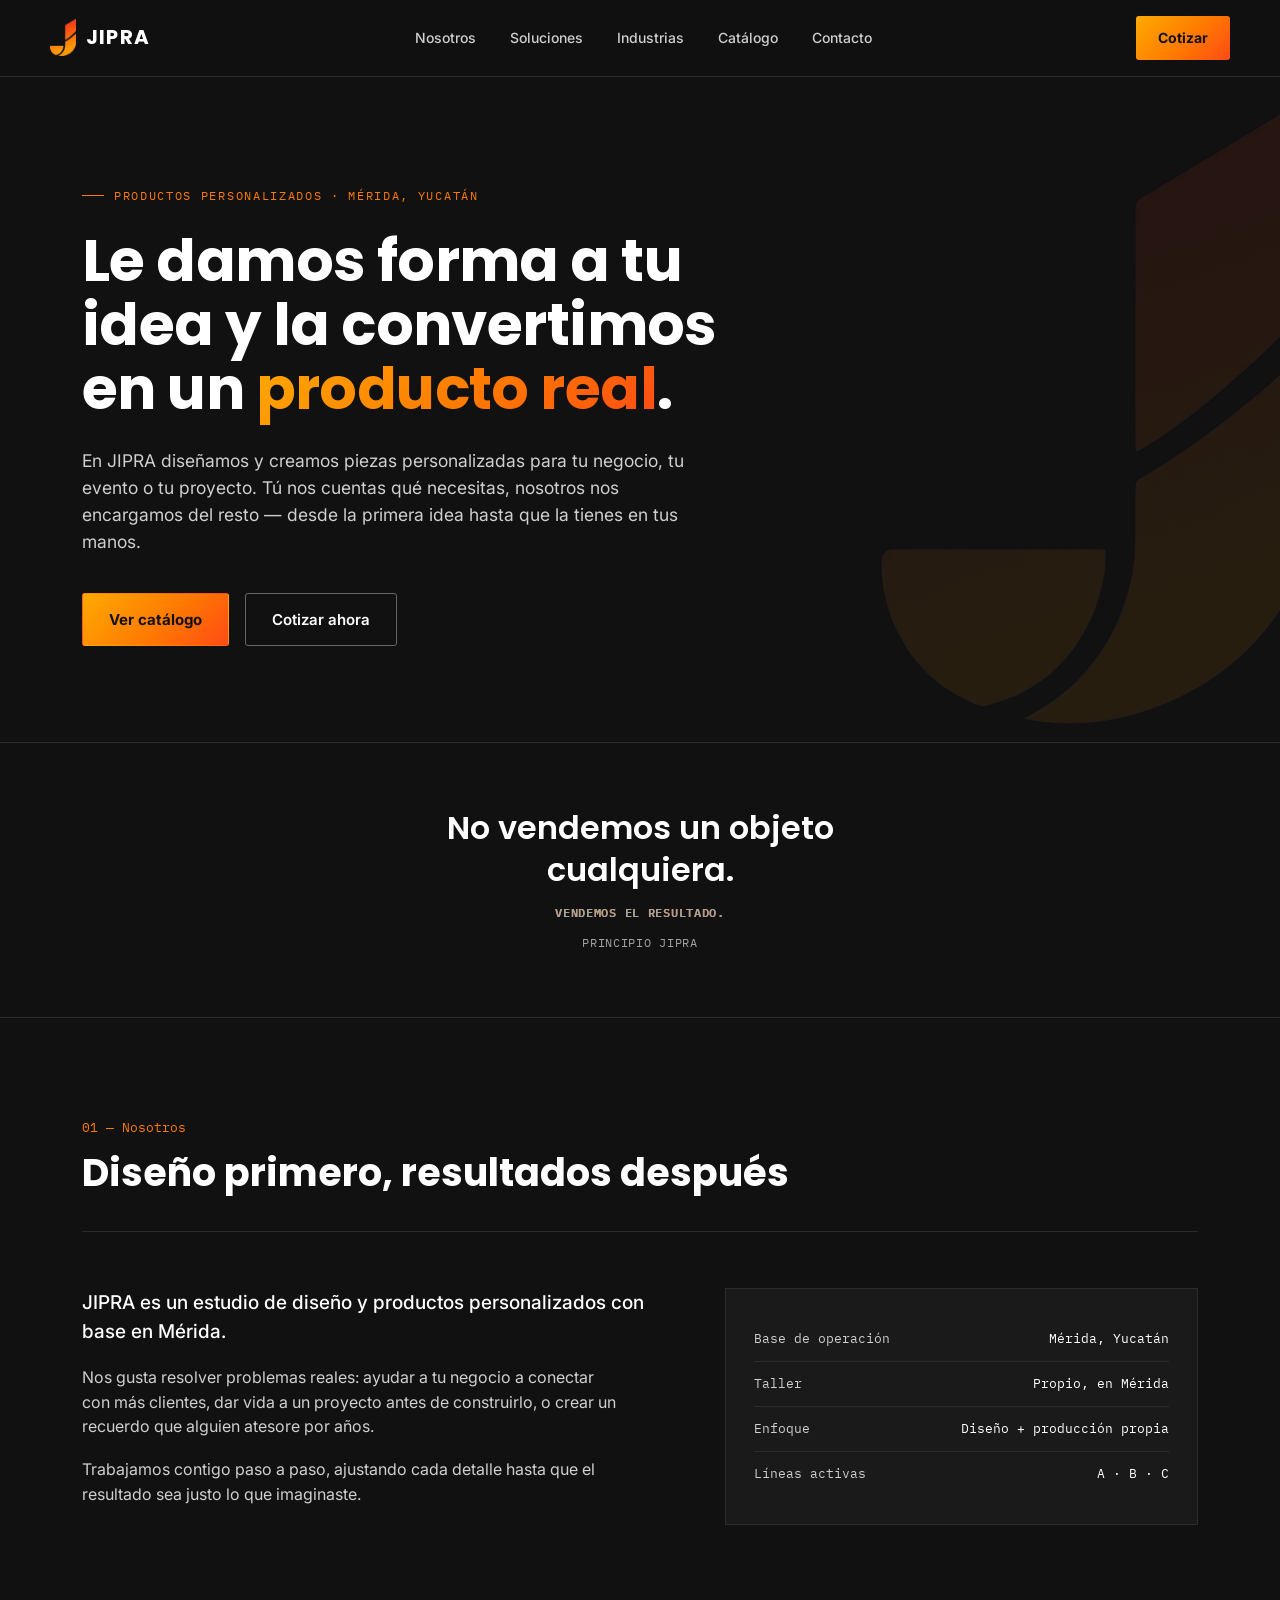
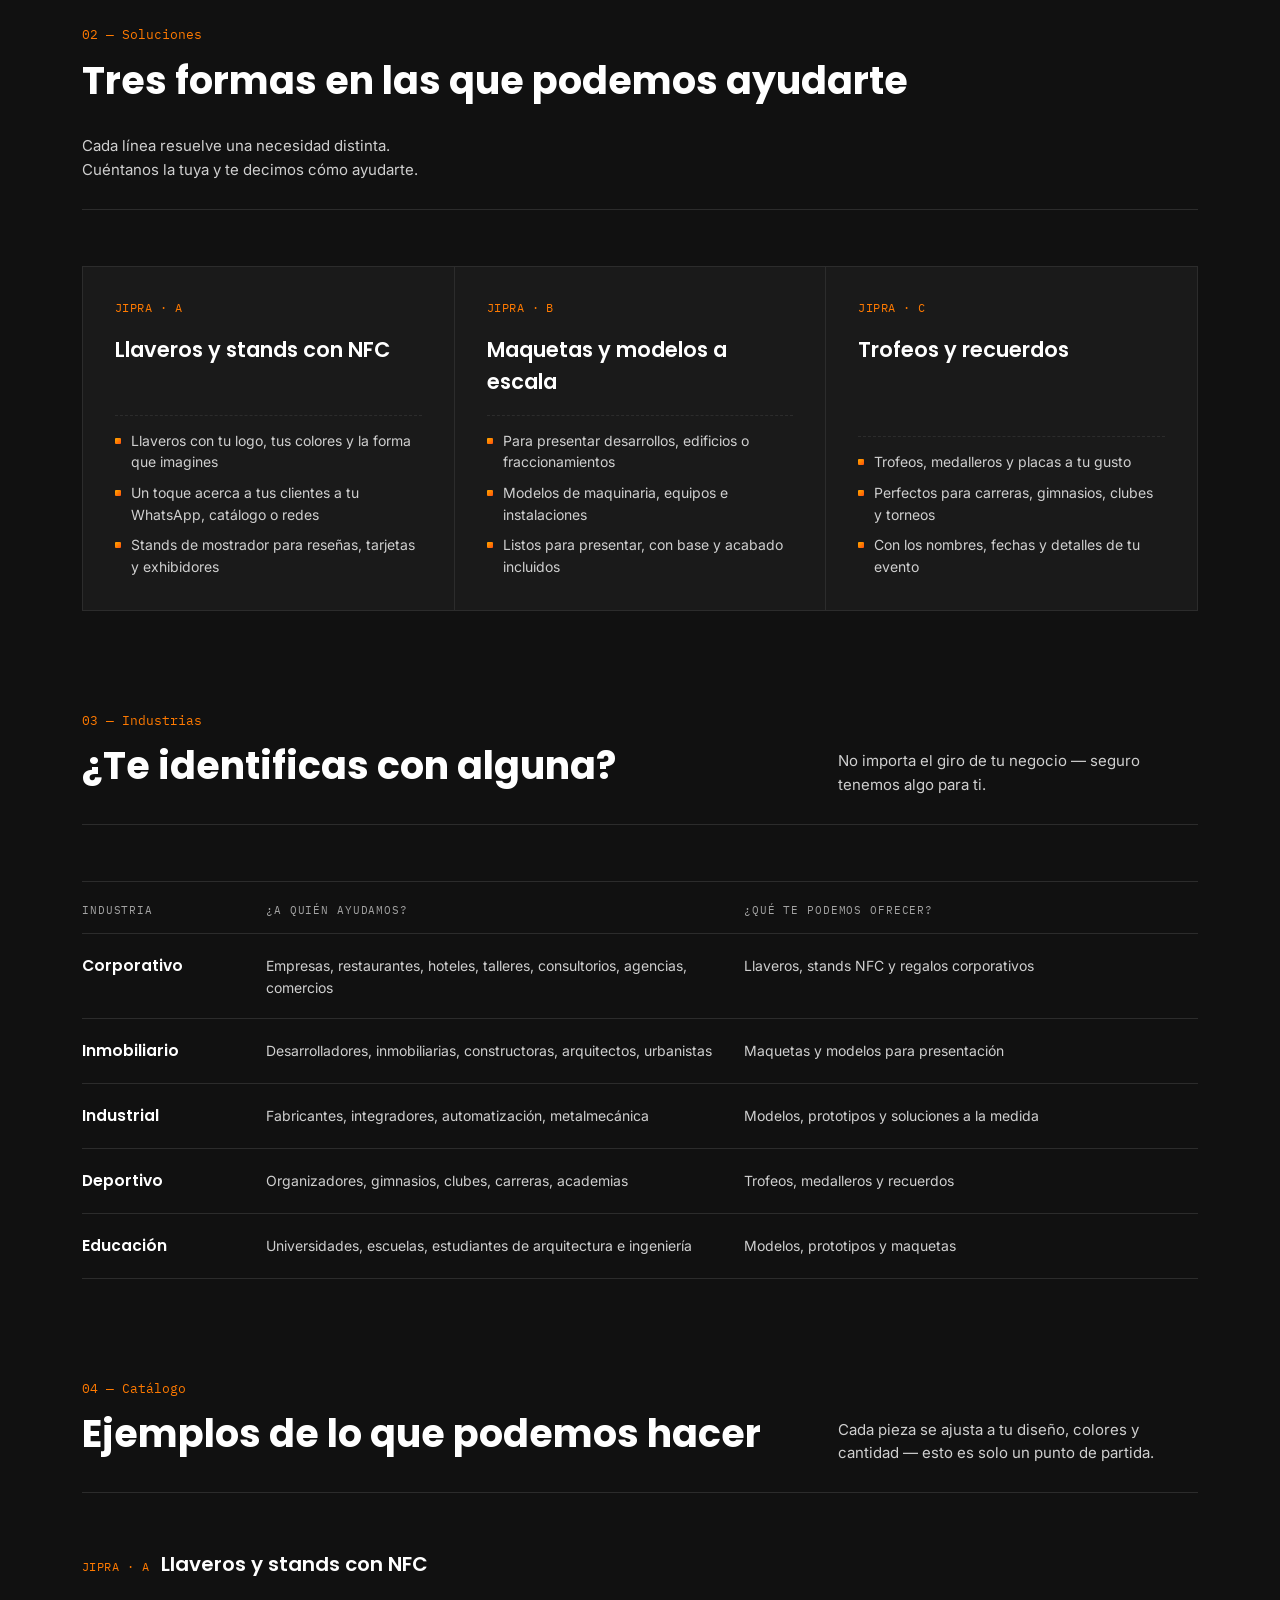
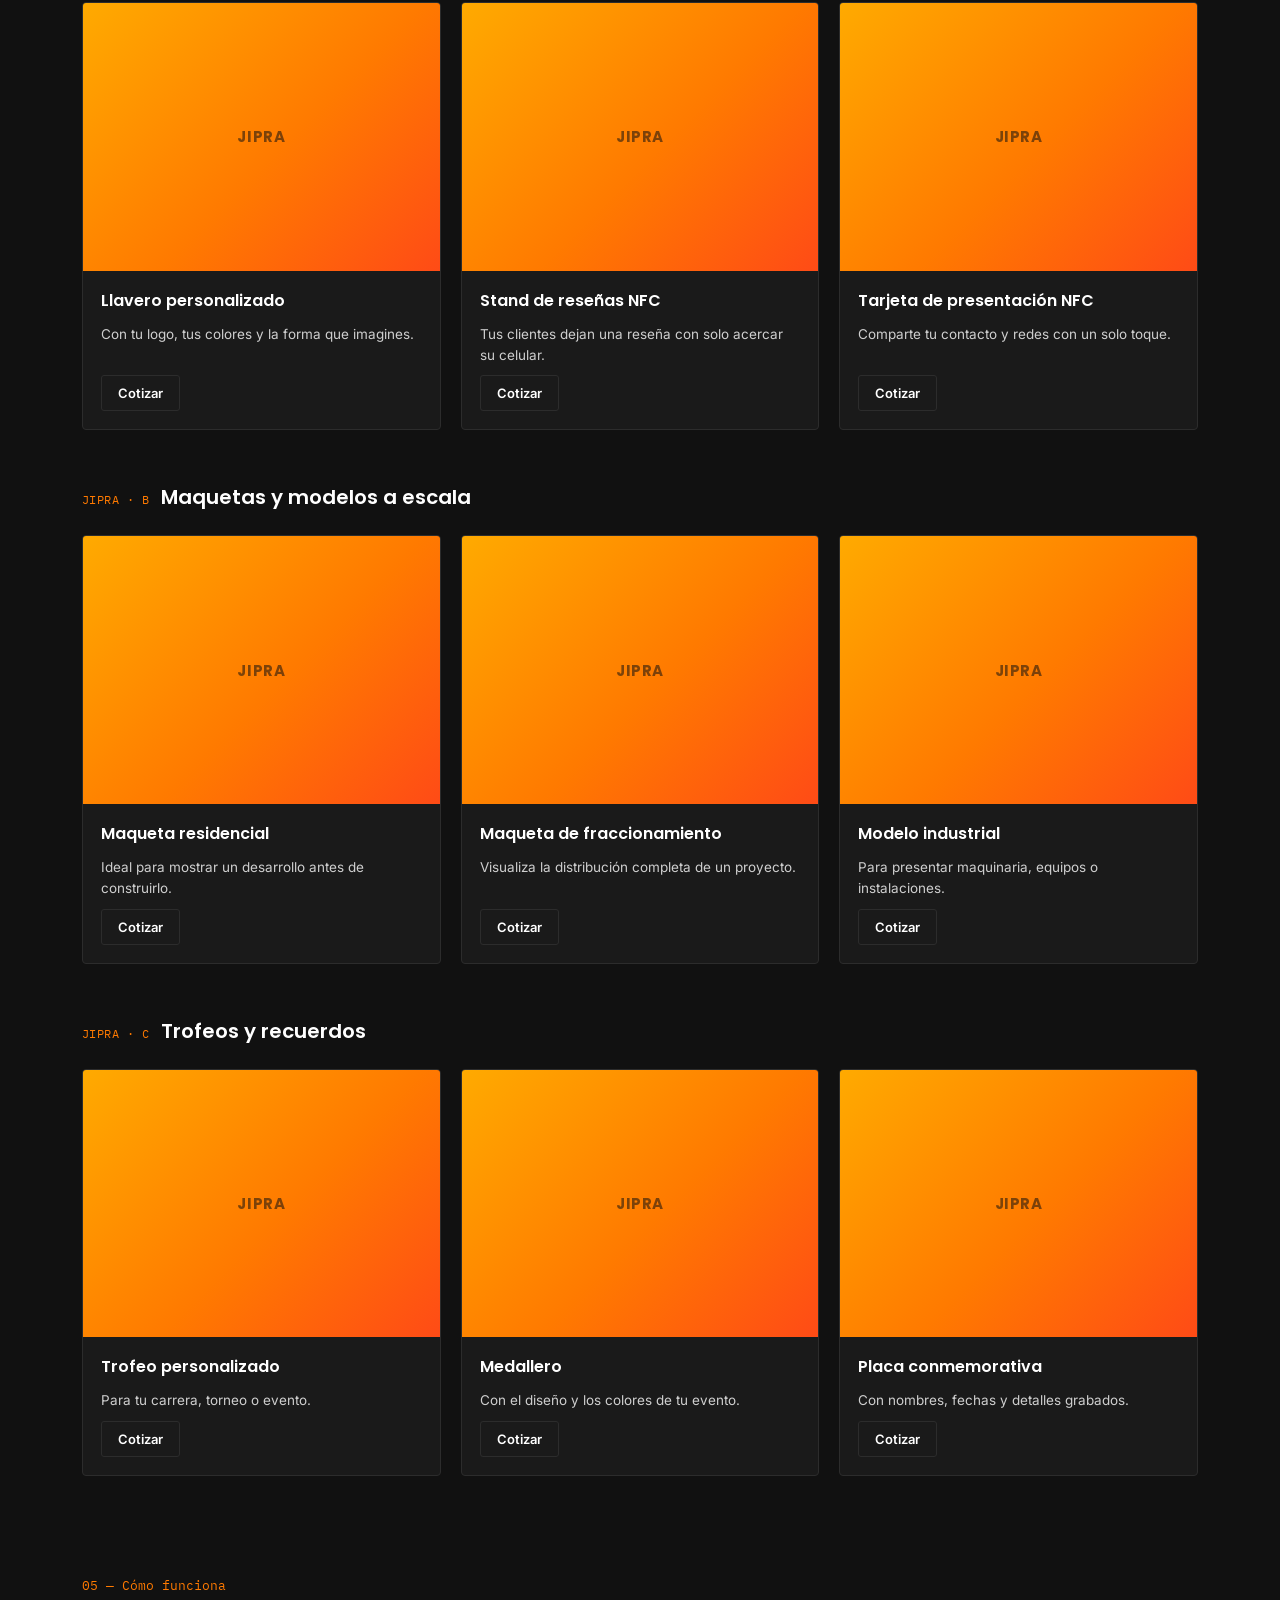
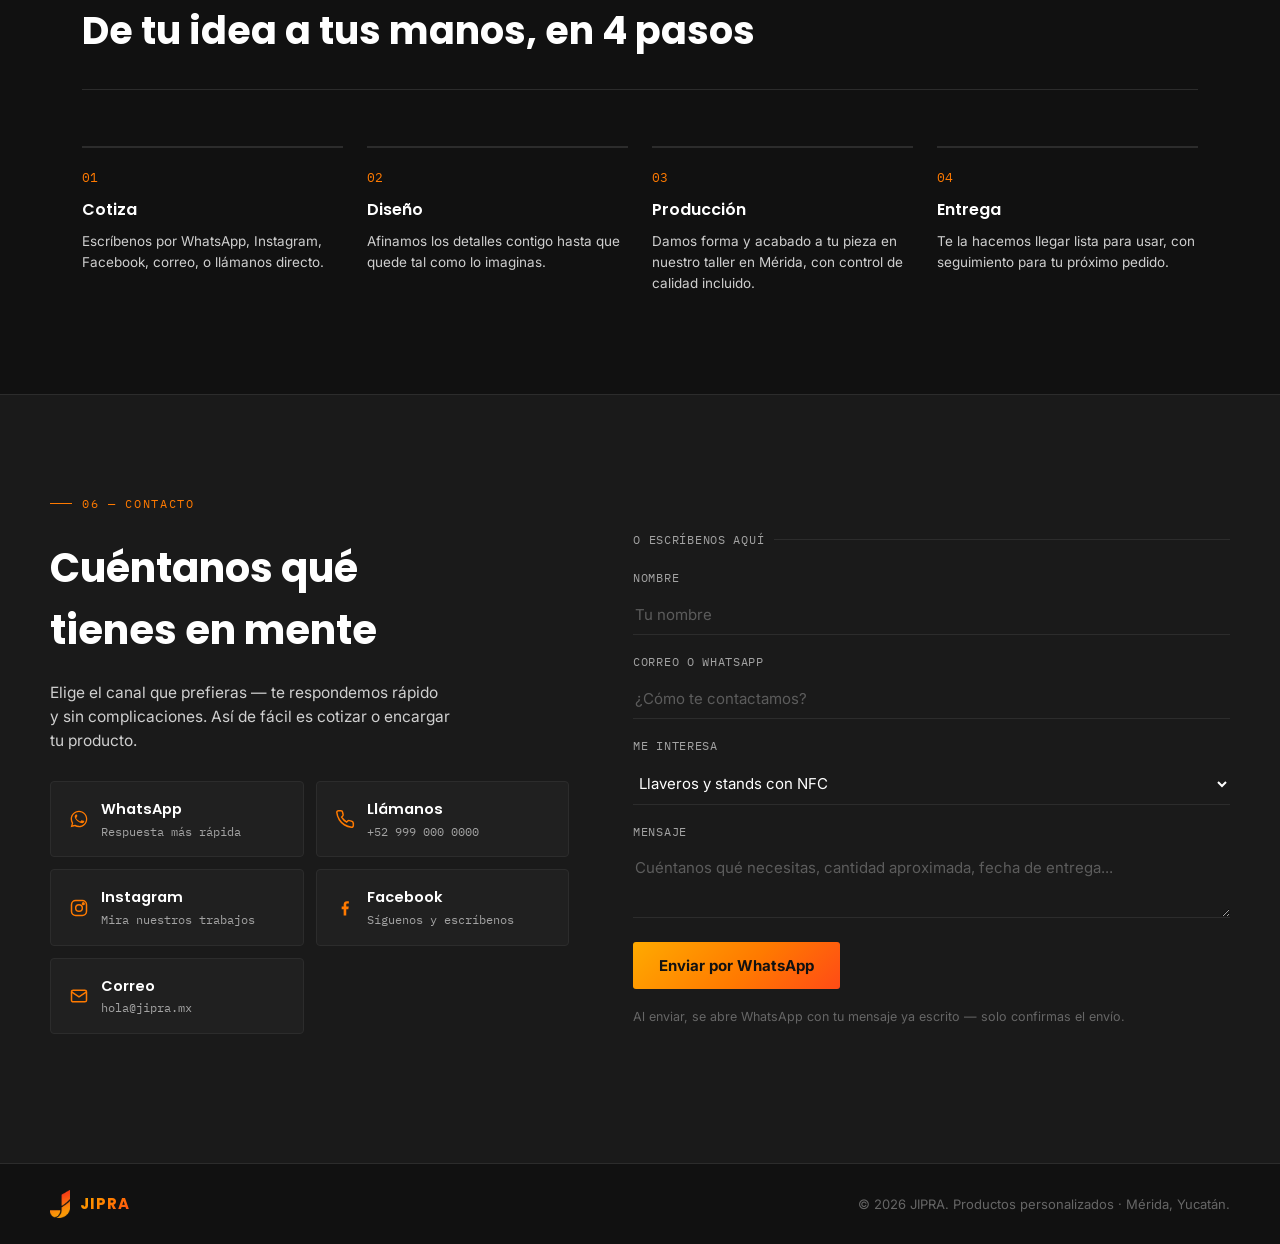
==== index.html @ f531a985 "First Commit" ====
<!DOCTYPE html>
<html lang="es-MX">
<head>
<meta charset="UTF-8">
<meta name="viewport" content="width=device-width, initial-scale=1.0">
<title>JIPRA — Productos personalizados para tu negocio, evento o proyecto</title>
<link rel="icon" href="jipra_mark.png">
<link rel="preconnect" href="https://fonts.googleapis.com">
<link rel="preconnect" href="https://fonts.gstatic.com" crossorigin>
<link href="https://fonts.googleapis.com/css2?family=Poppins:wght@500;600;700;800&family=Inter:ital,wght@0,400;0,500;0,600;1,400&family=IBM+Plex+Mono:wght@400;500;600&display=swap" rel="stylesheet">
<link rel="stylesheet" href="styles.css">
</head>
<body>

<header>
  <div class="wrap nav">
    <div class="brand"><img src="jipra_mark.png" alt="JIPRA"><span>JIPRA</span></div>
    <nav class="links">
      <a href="#nosotros">Nosotros</a>
      <a href="#soluciones">Soluciones</a>
      <a href="#industrias">Industrias</a>
      <a href="#catalogo">Catálogo</a>
      <a href="#contacto">Contacto</a>
    </nav>
    <a href="#contacto" class="nav-cta">Cotizar</a>
  </div>
</header>

<section class="hero">
  <img class="hero-mark" src="jipra_mark.png" alt="">
  <div class="wrap">
    <div class="eyebrow">Productos personalizados · Mérida, Yucatán</div>
    <h1>Le damos forma a tu idea y la convertimos en un <span class="grad-text">producto real</span>.</h1>
    <p class="hero-sub">En JIPRA diseñamos y creamos piezas personalizadas para tu negocio, tu evento o tu proyecto. Tú nos cuentas qué necesitas, nosotros nos encargamos del resto — desde la primera idea hasta que la tienes en tus manos.</p>
    <div class="hero-actions">
      <a href="#catalogo" class="btn btn-primary">Ver catálogo</a>
      <a href="#contacto" class="btn btn-ghost">Cotizar ahora</a>
    </div>
  </div>
</section>

<div class="quote-strip">
  <div class="wrap">
    <p>No vendemos un objeto cualquiera.<br><span class="grad-text">Vendemos el resultado.</span></p>
    <span>Principio JIPRA</span>
  </div>
</div>

<section class="section" id="nosotros">
  <div class="wrap">
    <div class="section-head">
      <div>
        <div class="section-num">01 — Nosotros</div>
        <h2>Diseño primero, resultados después</h2>
      </div>
    </div>

    <div class="about">
      <div class="about-copy">
        <p>JIPRA es un estudio de diseño y productos personalizados con base en Mérida.</p>
        <p>Nos gusta resolver problemas reales: ayudar a tu negocio a conectar con más clientes, dar vida a un proyecto antes de construirlo, o crear un recuerdo que alguien atesore por años.</p>
        <p>Trabajamos contigo paso a paso, ajustando cada detalle hasta que el resultado sea justo lo que imaginaste.</p>
      </div>
      <div class="about-side">
        <div class="row"><span>Base de operación</span><span>Mérida, Yucatán</span></div>
        <div class="row"><span>Taller</span><span>Propio, en Mérida</span></div>
        <div class="row"><span>Enfoque</span><span>Diseño + producción propia</span></div>
        <div class="row"><span>Líneas activas</span><span>A · B · C</span></div>
      </div>
    </div>
  </div>
</section>

<section class="section" id="soluciones" style="padding-top:0;">
  <div class="wrap">
    <div class="section-head">
      <div>
        <div class="section-num">02 — Soluciones</div>
        <h2>Tres formas en las que podemos ayudarte</h2>
      </div>
      <p>Cada línea resuelve una necesidad distinta. Cuéntanos la tuya y te decimos cómo ayudarte.</p>
    </div>

    <div class="lines">
      <div class="line-card">
        <div class="line-code">JIPRA · A</div>
        <h3>Llaveros y stands con NFC</h3>
        <ul>
          <li>Llaveros con tu logo, tus colores y la forma que imagines</li>
          <li>Un toque acerca a tus clientes a tu WhatsApp, catálogo o redes</li>
          <li>Stands de mostrador para reseñas, tarjetas y exhibidores</li>
        </ul>
      </div>
      <div class="line-card">
        <div class="line-code">JIPRA · B</div>
        <h3>Maquetas y modelos a escala</h3>
        <ul>
          <li>Para presentar desarrollos, edificios o fraccionamientos</li>
          <li>Modelos de maquinaria, equipos e instalaciones</li>
          <li>Listos para presentar, con base y acabado incluidos</li>
        </ul>
      </div>
      <div class="line-card">
        <div class="line-code">JIPRA · C</div>
        <h3>Trofeos y recuerdos</h3>
        <ul>
          <li>Trofeos, medalleros y placas a tu gusto</li>
          <li>Perfectos para carreras, gimnasios, clubes y torneos</li>
          <li>Con los nombres, fechas y detalles de tu evento</li>
        </ul>
      </div>
    </div>
  </div>
</section>

<section class="section" id="industrias" style="padding-top:0;">
  <div class="wrap">
    <div class="section-head">
      <div>
        <div class="section-num">03 — Industrias</div>
        <h2>¿Te identificas con alguna?</h2>
      </div>
      <p>No importa el giro de tu negocio — seguro tenemos algo para ti.</p>
    </div>

    <div class="sector-table">
      <div class="sector-row head">
        <span>Industria</span><span>¿A quién ayudamos?</span><span>¿Qué te podemos ofrecer?</span>
      </div>
      <div class="sector-row">
        <span class="sector-name">Corporativo</span>
        <p>Empresas, restaurantes, hoteles, talleres, consultorios, agencias, comercios</p>
        <p>Llaveros, stands NFC y regalos corporativos</p>
      </div>
      <div class="sector-row">
        <span class="sector-name">Inmobiliario</span>
        <p>Desarrolladores, inmobiliarias, constructoras, arquitectos, urbanistas</p>
        <p>Maquetas y modelos para presentación</p>
      </div>
      <div class="sector-row">
        <span class="sector-name">Industrial</span>
        <p>Fabricantes, integradores, automatización, metalmecánica</p>
        <p>Modelos, prototipos y soluciones a la medida</p>
      </div>
      <div class="sector-row">
        <span class="sector-name">Deportivo</span>
        <p>Organizadores, gimnasios, clubes, carreras, academias</p>
        <p>Trofeos, medalleros y recuerdos</p>
      </div>
      <div class="sector-row">
        <span class="sector-name">Educación</span>
        <p>Universidades, escuelas, estudiantes de arquitectura e ingeniería</p>
        <p>Modelos, prototipos y maquetas</p>
      </div>
    </div>
  </div>
</section>

<section class="section" id="catalogo" style="padding-top:0;">
  <div class="wrap">
    <div class="section-head">
      <div>
        <div class="section-num">04 — Catálogo</div>
        <h2>Ejemplos de lo que podemos hacer</h2>
      </div>
      <p>Cada pieza se ajusta a tu diseño, colores y cantidad — esto es solo un punto de partida.</p>
    </div>

    <div class="catalog-group">
      <div class="catalog-group-head">
        <span class="line-code">JIPRA · A</span>
        <h3>Llaveros y stands con NFC</h3>
      </div>
      <div class="catalog-grid">
        <div class="product-card">
          <div class="product-thumb">JIPRA</div>
          <div class="product-body">
            <h4>Llavero personalizado</h4>
            <p>Con tu logo, tus colores y la forma que imagines.</p>
            <button class="btn-quote" data-product="Llavero personalizado">Cotizar</button>
          </div>
        </div>
        <div class="product-card">
          <div class="product-thumb">JIPRA</div>
          <div class="product-body">
            <h4>Stand de reseñas NFC</h4>
            <p>Tus clientes dejan una reseña con solo acercar su celular.</p>
            <button class="btn-quote" data-product="Stand de reseñas NFC">Cotizar</button>
          </div>
        </div>
        <div class="product-card">
          <div class="product-thumb">JIPRA</div>
          <div class="product-body">
            <h4>Tarjeta de presentación NFC</h4>
            <p>Comparte tu contacto y redes con un solo toque.</p>
            <button class="btn-quote" data-product="Tarjeta de presentación NFC">Cotizar</button>
          </div>
        </div>
      </div>
    </div>

    <div class="catalog-group">
      <div class="catalog-group-head">
        <span class="line-code">JIPRA · B</span>
        <h3>Maquetas y modelos a escala</h3>
      </div>
      <div class="catalog-grid">
        <div class="product-card">
          <div class="product-thumb">JIPRA</div>
          <div class="product-body">
            <h4>Maqueta residencial</h4>
            <p>Ideal para mostrar un desarrollo antes de construirlo.</p>
            <button class="btn-quote" data-product="Maqueta residencial">Cotizar</button>
          </div>
        </div>
        <div class="product-card">
          <div class="product-thumb">JIPRA</div>
          <div class="product-body">
            <h4>Maqueta de fraccionamiento</h4>
            <p>Visualiza la distribución completa de un proyecto.</p>
            <button class="btn-quote" data-product="Maqueta de fraccionamiento">Cotizar</button>
          </div>
        </div>
        <div class="product-card">
          <div class="product-thumb">JIPRA</div>
          <div class="product-body">
            <h4>Modelo industrial</h4>
            <p>Para presentar maquinaria, equipos o instalaciones.</p>
            <button class="btn-quote" data-product="Modelo industrial">Cotizar</button>
          </div>
        </div>
      </div>
    </div>

    <div class="catalog-group">
      <div class="catalog-group-head">
        <span class="line-code">JIPRA · C</span>
        <h3>Trofeos y recuerdos</h3>
      </div>
      <div class="catalog-grid">
        <div class="product-card">
          <div class="product-thumb">JIPRA</div>
          <div class="product-body">
            <h4>Trofeo personalizado</h4>
            <p>Para tu carrera, torneo o evento.</p>
            <button class="btn-quote" data-product="Trofeo personalizado">Cotizar</button>
          </div>
        </div>
        <div class="product-card">
          <div class="product-thumb">JIPRA</div>
          <div class="product-body">
            <h4>Medallero</h4>
            <p>Con el diseño y los colores de tu evento.</p>
            <button class="btn-quote" data-product="Medallero">Cotizar</button>
          </div>
        </div>
        <div class="product-card">
          <div class="product-thumb">JIPRA</div>
          <div class="product-body">
            <h4>Placa conmemorativa</h4>
            <p>Con nombres, fechas y detalles grabados.</p>
            <button class="btn-quote" data-product="Placa conmemorativa">Cotizar</button>
          </div>
        </div>
      </div>
    </div>
  </div>
</section>

<section class="section" style="padding-top:0;">
  <div class="wrap">
    <div class="section-head">
      <div>
        <div class="section-num">05 — Cómo funciona</div>
        <h2>De tu idea a tus manos, en 4 pasos</h2>
      </div>
    </div>
    <div class="process">
      <div class="process-step">
        <span class="num">01</span>
        <h4>Cotiza</h4>
        <p>Escríbenos por WhatsApp, Instagram, Facebook, correo, o llámanos directo.</p>
      </div>
      <div class="process-step">
        <span class="num">02</span>
        <h4>Diseño</h4>
        <p>Afinamos los detalles contigo hasta que quede tal como lo imaginas.</p>
      </div>
      <div class="process-step">
        <span class="num">03</span>
        <h4>Producción</h4>
        <p>Damos forma y acabado a tu pieza en nuestro taller en Mérida, con control de calidad incluido.</p>
      </div>
      <div class="process-step">
        <span class="num">04</span>
        <h4>Entrega</h4>
        <p>Te la hacemos llegar lista para usar, con seguimiento para tu próximo pedido.</p>
      </div>
    </div>
  </div>
</section>

<section class="contact" id="contacto">
  <div class="wrap section">
    <div class="contact-grid">
      <div class="contact-copy">
        <div class="eyebrow">06 — Contacto</div>
        <h2>Cuéntanos qué tienes en mente</h2>
        <p>Elige el canal que prefieras — te respondemos rápido y sin complicaciones. Así de fácil es cotizar o encargar tu producto.</p>

        <div class="channel-grid">
          <a class="channel-card" id="linkWhatsapp" href="#" target="_blank" rel="noopener">
            <span class="icon"><svg viewBox="0 0 24 24" fill="currentColor"><path d="M17.5 14.4c-.3-.2-1.7-.8-2-.9-.3-.1-.5-.2-.7.2-.2.3-.8.9-1 1.1-.2.2-.4.2-.7.1-.3-.2-1.4-.5-2.6-1.6-1-.9-1.6-2-1.8-2.3-.2-.3 0-.5.1-.6.1-.1.3-.4.4-.5.1-.2.2-.3.3-.5.1-.2 0-.4 0-.5C10.4 9 9.8 7.6 9.6 7c-.2-.5-.4-.5-.6-.5h-.5c-.2 0-.5.1-.7.3-.2.3-1 1-1 2.3 0 1.4 1 2.7 1.1 2.9.1.2 2 3.1 4.9 4.3.7.3 1.2.5 1.6.6.7.2 1.3.2 1.8.1.5-.1 1.7-.7 1.9-1.4.2-.6.2-1.2.2-1.3-.1-.1-.3-.2-.6-.4z"/><path d="M12 2C6.5 2 2 6.5 2 12c0 1.9.5 3.6 1.4 5.1L2 22l5-1.3c1.4.8 3.1 1.2 4.9 1.2 5.5 0 10-4.5 10-10S17.5 2 12 2zm0 18.2c-1.6 0-3.1-.4-4.4-1.2l-.3-.2-3 .8.8-2.9-.2-.3C4.1 15 3.6 13.5 3.6 12c0-4.6 3.8-8.4 8.4-8.4s8.4 3.8 8.4 8.4-3.8 8.4-8.4 8.4z"/></svg></span>
            <span class="label"><strong>WhatsApp</strong><span>Respuesta más rápida</span></span>
          </a>

          <a class="channel-card" id="linkPhone" href="#">
            <span class="icon"><svg viewBox="0 0 24 24" fill="none" stroke="currentColor" stroke-width="1.8"><path d="M22 16.9v3a2 2 0 0 1-2.2 2 19.8 19.8 0 0 1-8.6-3 19.5 19.5 0 0 1-6-6 19.8 19.8 0 0 1-3-8.7A2 2 0 0 1 4.1 2h3a2 2 0 0 1 2 1.7c.1.9.3 1.8.6 2.7a2 2 0 0 1-.5 2.1L8 9.7a16 16 0 0 0 6 6l1.2-1.2a2 2 0 0 1 2.1-.5c.9.3 1.8.5 2.7.6a2 2 0 0 1 1.7 2z"/></svg></span>
            <span class="label"><strong>Llámanos</strong><span id="phoneLabel">+52 999 000 0000</span></span>
          </a>

          <a class="channel-card" id="linkInstagram" href="#" target="_blank" rel="noopener">
            <span class="icon"><svg viewBox="0 0 24 24" fill="none" stroke="currentColor" stroke-width="1.8"><rect x="3" y="3" width="18" height="18" rx="5"/><circle cx="12" cy="12" r="4"/><circle cx="17.2" cy="6.8" r="1"/></svg></span>
            <span class="label"><strong>Instagram</strong><span>Mira nuestros trabajos</span></span>
          </a>

          <a class="channel-card" id="linkFacebook" href="#" target="_blank" rel="noopener">
            <span class="icon"><svg viewBox="0 0 24 24" fill="currentColor"><path d="M13.5 21v-7.5H16l.5-3.2h-3V8.2c0-.9.3-1.5 1.6-1.5H16.6V3.9c-.3 0-1.2-.1-2.3-.1-2.3 0-3.9 1.4-3.9 4v2.5H8v3.2h2.4V21h3.1z"/></svg></span>
            <span class="label"><strong>Facebook</strong><span>Síguenos y escríbenos</span></span>
          </a>

          <a class="channel-card" id="linkEmail" href="#">
            <span class="icon"><svg viewBox="0 0 24 24" fill="none" stroke="currentColor" stroke-width="1.8"><rect x="3" y="5" width="18" height="14" rx="2"/><path d="M3 7l9 6 9-6"/></svg></span>
            <span class="label"><strong>Correo</strong><span id="emailLabel">hola@jipra.mx</span></span>
          </a>
        </div>
      </div>

      <div>
        <div class="contact-form-note">O ESCRÍBENOS AQUÍ</div>
        <form id="contactForm">
          <div class="field">
            <label for="nombre">Nombre</label>
            <input id="nombre" name="nombre" type="text" placeholder="Tu nombre" required>
          </div>
          <div class="field">
            <label for="email">Correo o WhatsApp</label>
            <input id="email" name="email" type="text" placeholder="¿Cómo te contactamos?" required>
          </div>
          <div class="field">
            <label for="interes">Me interesa</label>
            <select id="interes" name="interes">
              <option>Llaveros y stands con NFC</option>
              <option>Maquetas y modelos a escala</option>
              <option>Trofeos y recuerdos</option>
              <option>Otro / no estoy seguro</option>
            </select>
          </div>
          <div class="field">
            <label for="mensaje">Mensaje</label>
            <textarea id="mensaje" name="mensaje" placeholder="Cuéntanos qué necesitas, cantidad aproximada, fecha de entrega..." required></textarea>
          </div>
          <button type="submit" class="btn btn-primary">Enviar por WhatsApp</button>
          <p class="form-note">Al enviar, se abre WhatsApp con tu mensaje ya escrito — solo confirmas el envío.</p>
          <p class="form-status" id="formStatus"></p>
        </form>
      </div>
    </div>
  </div>
</section>

<footer>
  <div class="wrap footer-inner">
    <div class="brand"><img src="jipra_mark.png" alt="JIPRA" style="width:20px;"><span class="grad-text">JIPRA</span></div>
    <div>© 2026 JIPRA. Productos personalizados · Mérida, Yucatán.</div>
  </div>
</footer>

<script src="script.js"></script>
</body>
</html>
---- styles.css ----
:root{
  --black: #111111;
  --panel: #1a1a1a;
  --panel-2: #202020;
  --line: #2c2c2c;
  --white: #FFFFFF;
  --gray: #666666;
  --gray-light: #a3a3a3;
  --gray-lighter: #cfcfcf;
  --amber: #FFAA00;
  --orange: #FF7A00;
  --red-orange: #FF4B16;
  --gradient: linear-gradient(135deg, #FFAA00 0%, #FF7A00 55%, #FF4B16 100%);
  --font-display: 'Poppins', sans-serif;
  --font-body: 'Inter', sans-serif;
  --font-mono: 'IBM Plex Mono', monospace;
}

*{margin:0;padding:0;box-sizing:border-box;}
html{scroll-behavior:smooth;}
body{
  background:var(--black);
  color:var(--white);
  font-family:var(--font-body);
  line-height:1.55;
  -webkit-font-smoothing:antialiased;
}
a{color:inherit;}
img{max-width:100%;display:block;}

.wrap{max-width:1180px; margin:0 auto; padding:0 32px;}

.grad-text{
  background:var(--gradient);
  -webkit-background-clip:text;
  background-clip:text;
  color:transparent;
}

/* ---------- header ---------- */
header{
  position:sticky; top:0; z-index:50;
  background:rgba(17,17,17,0.86);
  backdrop-filter:blur(8px);
  border-bottom:1px solid var(--line);
}
.nav{display:flex; align-items:center; justify-content:space-between; padding:16px 0;}
.brand{display:flex; align-items:center; gap:10px;}
.brand img{width:26px; height:auto;}
.brand span{
  font-family:var(--font-display);
  font-weight:700;
  font-size:20px;
  letter-spacing:0.06em;
}
nav.links{display:flex; gap:34px; font-size:14px; font-weight:500; color:var(--gray-lighter);}
nav.links a{text-decoration:none; transition:color .15s ease;}
nav.links a:hover{color:var(--white);}
.nav-cta{
  background:var(--gradient);
  color:var(--black);
  font-weight:700;
  font-size:14px;
  padding:11px 22px;
  border-radius:3px;
  text-decoration:none;
}

/* ---------- hero ---------- */
.hero{
  position:relative;
  overflow:hidden;
  padding:110px 0 96px;
  border-bottom:1px solid var(--line);
}
.hero-mark{
  position:absolute;
  right:-40px;
  top:50%;
  transform:translateY(-50%);
  width:440px;
  opacity:0.09;
  pointer-events:none;
}
.eyebrow{
  font-family:var(--font-mono);
  font-size:12px;
  letter-spacing:0.14em;
  text-transform:uppercase;
  color:var(--orange);
  display:flex; align-items:center; gap:10px;
  margin-bottom:24px;
}
.eyebrow::before{content:''; width:22px; height:1px; background:var(--orange); display:inline-block;}
.hero h1{
  font-family:var(--font-display);
  font-weight:700;
  font-size:clamp(34px, 5.4vw, 58px);
  line-height:1.1;
  letter-spacing:-0.01em;
  max-width:17ch;
  position:relative; z-index:2;
}
.hero-sub{
  margin-top:26px;
  max-width:56ch;
  font-size:17.5px;
  color:var(--gray-lighter);
  position:relative; z-index:2;
}
.hero-actions{display:flex; gap:16px; flex-wrap:wrap; margin-top:38px; position:relative; z-index:2;}
.btn{
  font-family:var(--font-body);
  font-weight:600;
  font-size:15px;
  padding:14px 26px;
  border-radius:3px;
  text-decoration:none;
  display:inline-block;
  border:1.5px solid transparent;
  transition:transform .12s ease, opacity .15s ease, border-color .15s ease;
}
.btn:hover{transform:translateY(-1px);}
.btn-primary{background:var(--gradient); color:var(--black); font-weight:700;}
.btn-primary:hover{opacity:0.9;}
.btn-ghost{border-color:var(--gray); color:var(--white);}
.btn-ghost:hover{border-color:var(--orange); color:var(--orange);}

/* ---------- pull quote ---------- */
.quote-strip{
  padding:64px 0;
  border-bottom:1px solid var(--line);
  text-align:center;
}
.quote-strip p{
  font-family:var(--font-display);
  font-weight:600;
  font-size:clamp(20px, 3vw, 32px);
  max-width:20ch;
  margin:0 auto;
  line-height:1.3;
}
.quote-strip span{
  display:block;
  margin-top:14px;
  font-family:var(--font-mono);
  font-size:12px;
  color:var(--gray-light);
  letter-spacing:0.06em;
  text-transform:uppercase;
}

/* ---------- section pattern ---------- */
.section{padding:100px 0;}
.section-head{
  display:flex; justify-content:space-between; align-items:flex-end;
  gap:24px; margin-bottom:56px; flex-wrap:wrap;
  border-bottom:1px solid var(--line);
  padding-bottom:28px;
}
.section-head h2{
  font-family:var(--font-display);
  font-weight:700;
  font-size:clamp(26px,3.4vw,38px);
}
.section-head p{max-width:40ch; color:var(--gray-lighter); font-size:15px;}
.section-num{font-family:var(--font-mono); font-size:13px; color:var(--orange); margin-bottom:6px;}

/* ---------- líneas de negocio ---------- */
.lines{
  display:grid;
  grid-template-columns:repeat(3,1fr);
  gap:1px;
  background:var(--line);
  border:1px solid var(--line);
}
.line-card{
  background:var(--panel);
  padding:32px;
  display:flex;
  flex-direction:column;
  gap:16px;
}
.line-code{
  font-family:var(--font-mono);
  font-size:12px;
  color:var(--orange);
  letter-spacing:0.04em;
}
.line-card h3{
  font-family:var(--font-display);
  font-weight:600;
  font-size:21px;
}
.line-card ul{
  list-style:none;
  display:flex; flex-direction:column; gap:9px;
  color:var(--gray-lighter);
  font-size:14px;
  margin-top:auto;
  padding-top:14px;
  border-top:1px dashed var(--line);
}
.line-card li{position:relative; padding-left:16px;}
.line-card li::before{
  content:'';
  position:absolute; left:0; top:8px;
  width:6px; height:6px;
  background:var(--gradient);
  border-radius:1px;
}
.line-card:hover{background:var(--panel-2);}

/* ---------- sectores ---------- */
.sector-table{border-top:1px solid var(--line);}
.sector-row{
  display:grid;
  grid-template-columns: 160px 1fr 1fr;
  gap:24px;
  padding:20px 0;
  border-bottom:1px solid var(--line);
  align-items:baseline;
}
.sector-row.head{
  font-family:var(--font-mono);
  font-size:11px;
  text-transform:uppercase;
  letter-spacing:0.08em;
  color:var(--gray-light);
  padding-bottom:14px;
}
.sector-name{
  font-family:var(--font-display);
  font-weight:600;
  font-size:15.5px;
}
.sector-row p{font-size:14px; color:var(--gray-lighter);}

/* ---------- proceso ---------- */
.process{
  display:grid;
  grid-template-columns:repeat(4,1fr);
  gap:24px;
}
.process-step{
  padding-top:20px;
  border-top:2px solid var(--line);
  position:relative;
}
.process-step .num{
  font-family:var(--font-mono);
  font-size:13px;
  color:var(--orange);
  margin-bottom:10px;
  display:block;
}
.process-step h4{
  font-family:var(--font-display);
  font-weight:600;
  font-size:16px;
  margin-bottom:8px;
}
.process-step p{font-size:13.5px; color:var(--gray-lighter);}

/* ---------- nosotros ---------- */
.about{
  display:grid;
  grid-template-columns:1.1fr 0.9fr;
  gap:64px;
  align-items:start;
}
.about-copy p{
  font-size:16px;
  color:var(--gray-lighter);
  margin-bottom:18px;
  max-width:54ch;
}
.about-copy p:first-child{
  font-size:19px;
  color:var(--white);
  font-weight:500;
}
.about-side{
  background:var(--panel);
  border:1px solid var(--line);
  padding:28px;
  font-family:var(--font-mono);
  font-size:13px;
}
.about-side .row{
  display:flex; justify-content:space-between;
  padding:12px 0;
  border-bottom:1px solid var(--line);
  color:var(--gray-lighter);
}
.about-side .row:last-child{border-bottom:none;}
.about-side .row span:last-child{color:var(--white);}

/* ---------- contacto: canales ---------- */
.contact{background:var(--panel); border-top:1px solid var(--line);}
.contact-grid{display:grid; grid-template-columns:1fr 1.15fr; gap:64px;}
.contact h2{
  font-family:var(--font-display);
  font-size:clamp(28px,3.8vw,40px);
  font-weight:700;
  max-width:13ch;
  margin-bottom:20px;
}
.contact-copy p{color:var(--gray-lighter); font-size:15.5px; max-width:40ch; margin-bottom:28px;}

.channel-grid{
  display:grid;
  grid-template-columns:repeat(auto-fit, minmax(190px,1fr));
  gap:12px;
}
.channel-card{
  display:flex;
  align-items:center;
  gap:12px;
  background:var(--panel-2);
  border:1px solid var(--line);
  border-radius:4px;
  padding:16px 18px;
  text-decoration:none;
  color:var(--white);
  transition:border-color .15s ease, transform .12s ease;
}
.channel-card:hover{border-color:var(--orange); transform:translateY(-1px);}
.channel-card .icon{
  width:20px; height:20px;
  flex-shrink:0;
  color:var(--orange);
}
.channel-card .icon svg{width:100%; height:100%;}
.channel-card .label{display:flex; flex-direction:column; gap:2px;}
.channel-card .label strong{font-family:var(--font-display); font-size:14.5px; font-weight:600;}
.channel-card .label span{font-family:var(--font-mono); font-size:11.5px; color:var(--gray-light);}

/* ---------- catálogo ---------- */
.catalog-group{margin-bottom:52px;}
.catalog-group:last-child{margin-bottom:0;}
.catalog-group-head{
  display:flex; align-items:baseline; gap:12px;
  margin-bottom:22px;
}
.catalog-group-head .line-code{
  font-family:var(--font-mono); font-size:12px; color:var(--orange);
}
.catalog-group-head h3{
  font-family:var(--font-display); font-weight:600; font-size:20px;
}
.catalog-grid{
  display:grid;
  grid-template-columns:repeat(3,1fr);
  gap:20px;
}
.product-card{
  background:var(--panel);
  border:1px solid var(--line);
  border-radius:4px;
  overflow:hidden;
  display:flex;
  flex-direction:column;
  transition:border-color .15s ease;
}
.product-card:hover{border-color:var(--orange);}
.product-thumb{
  aspect-ratio:4/3;
  background:var(--gradient);
  display:flex;
  align-items:center;
  justify-content:center;
  font-family:var(--font-display);
  font-weight:700;
  font-size:15px;
  color:rgba(17,17,17,0.55);
  letter-spacing:0.04em;
}
.product-body{padding:18px; display:flex; flex-direction:column; gap:10px; flex:1;}
.product-body h4{font-family:var(--font-display); font-weight:600; font-size:16px;}
.product-body p{font-size:13.5px; color:var(--gray-lighter); flex:1;}
.btn-quote{
  align-self:flex-start;
  background:none;
  border:1.5px solid var(--line);
  color:var(--white);
  font-family:var(--font-body);
  font-weight:600;
  font-size:13px;
  padding:9px 16px;
  border-radius:3px;
  cursor:pointer;
  transition:border-color .15s ease, color .15s ease;
}
.btn-quote:hover{border-color:var(--orange); color:var(--orange);}

.contact-form-note{
  margin-top:36px;
  font-family:var(--font-mono);
  font-size:12px;
  letter-spacing:0.06em;
  text-transform:uppercase;
  color:var(--gray-light);
  display:flex;
  align-items:center;
  gap:10px;
}
.contact-form-note::after{content:''; flex:1; height:1px; background:var(--line);}

form{display:flex; flex-direction:column; gap:18px; margin-top:20px;}
.field{display:flex; flex-direction:column; gap:8px;}
.field label{
  font-family:var(--font-mono);
  font-size:11.5px; letter-spacing:0.06em; text-transform:uppercase;
  color:var(--gray-light);
}
.field input, .field select, .field textarea{
  background:transparent;
  border:none;
  border-bottom:1px solid var(--line);
  color:var(--white);
  font-family:var(--font-body);
  font-size:15px;
  padding:10px 2px;
  outline:none;
  transition:border-color .15s ease;
}
.field select option{background:var(--panel); color:var(--white);}
.field input:focus, .field select:focus, .field textarea:focus{border-color:var(--orange);}
.field textarea{resize:vertical; min-height:70px;}
.field input::placeholder, .field textarea::placeholder{color:#5c5c5c;}
form .btn-primary{margin-top:6px; align-self:flex-start; border:none; cursor:pointer;}
.form-note{font-size:12.5px; color:var(--gray);}
.form-status{font-family:var(--font-mono); font-size:13px; color:var(--orange); min-height:18px;}

/* ---------- footer ---------- */
footer{background:var(--black); border-top:1px solid var(--line);}
.footer-inner{
  display:flex; justify-content:space-between; align-items:center;
  padding:26px 0; font-size:13px; color:var(--gray); flex-wrap:wrap; gap:12px;
}
.footer-inner .brand span{font-size:15px;}

/* ---------- responsive ---------- */
@media (max-width:900px){
  nav.links{display:none;}
  .lines{grid-template-columns:1fr;}
  .about{grid-template-columns:1fr; gap:40px;}
  .contact-grid{grid-template-columns:1fr; gap:44px;}
  .process{grid-template-columns:repeat(2,1fr);}
  .sector-row{grid-template-columns:1fr; gap:6px;}
  .hero-mark{width:280px; opacity:0.07;}
  .channel-grid{grid-template-columns:1fr;}
  .catalog-grid{grid-template-columns:1fr;}
}

@media (prefers-reduced-motion: reduce){
  html{scroll-behavior:auto;}
  .btn{transition:none;}
}

:focus-visible{outline:2px solid var(--orange); outline-offset:2px;}
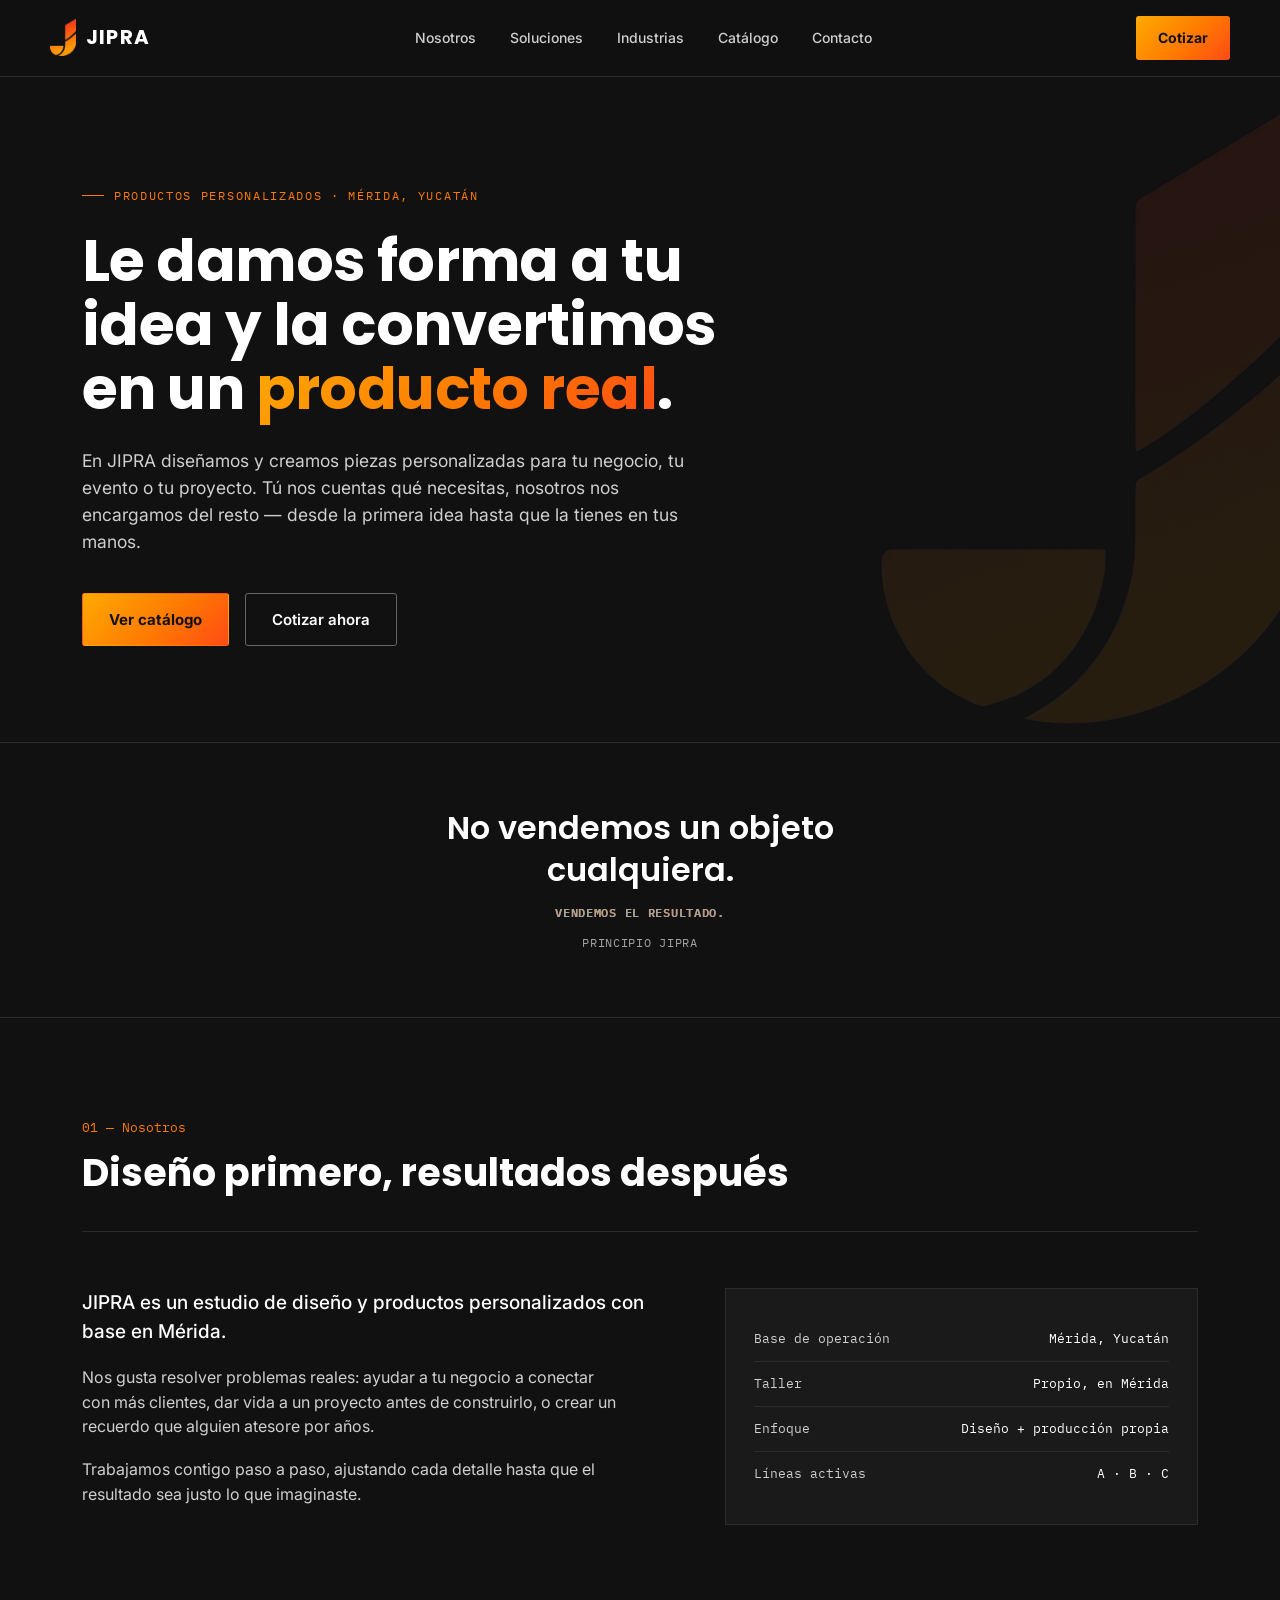
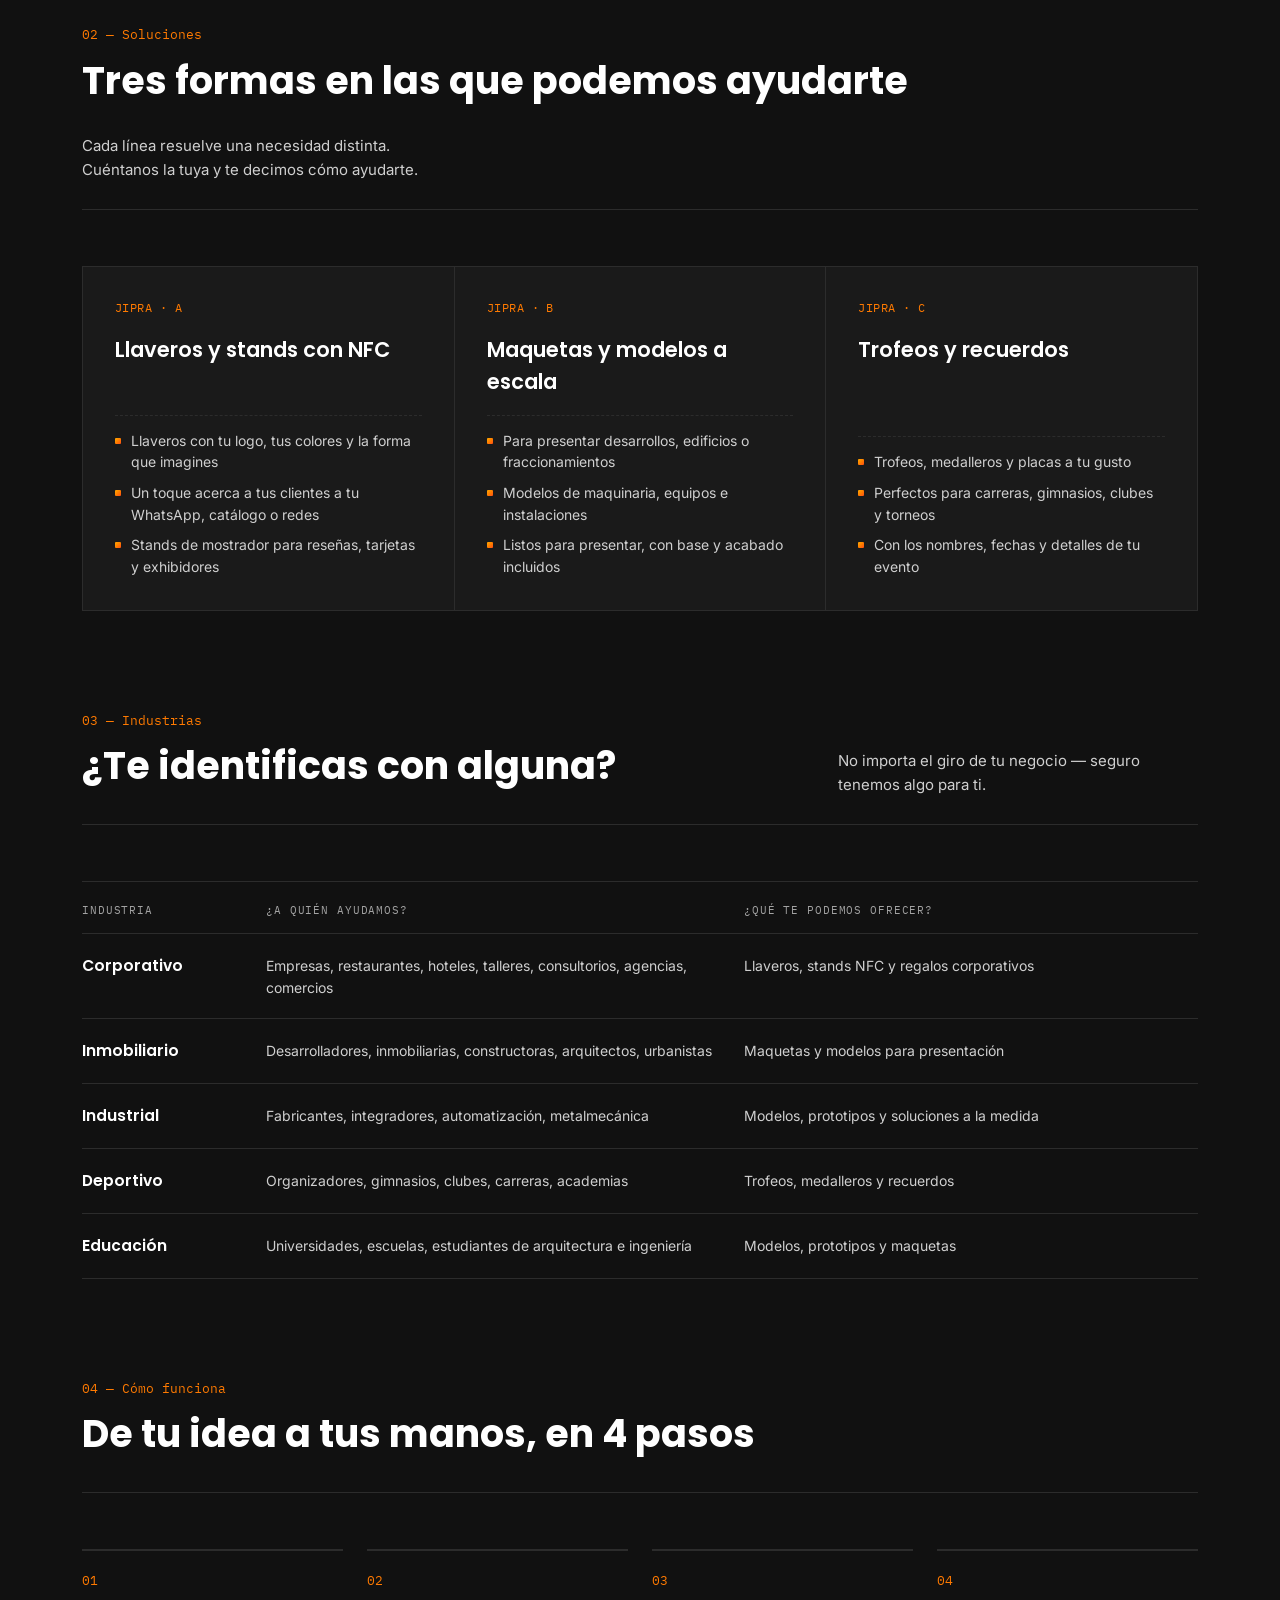
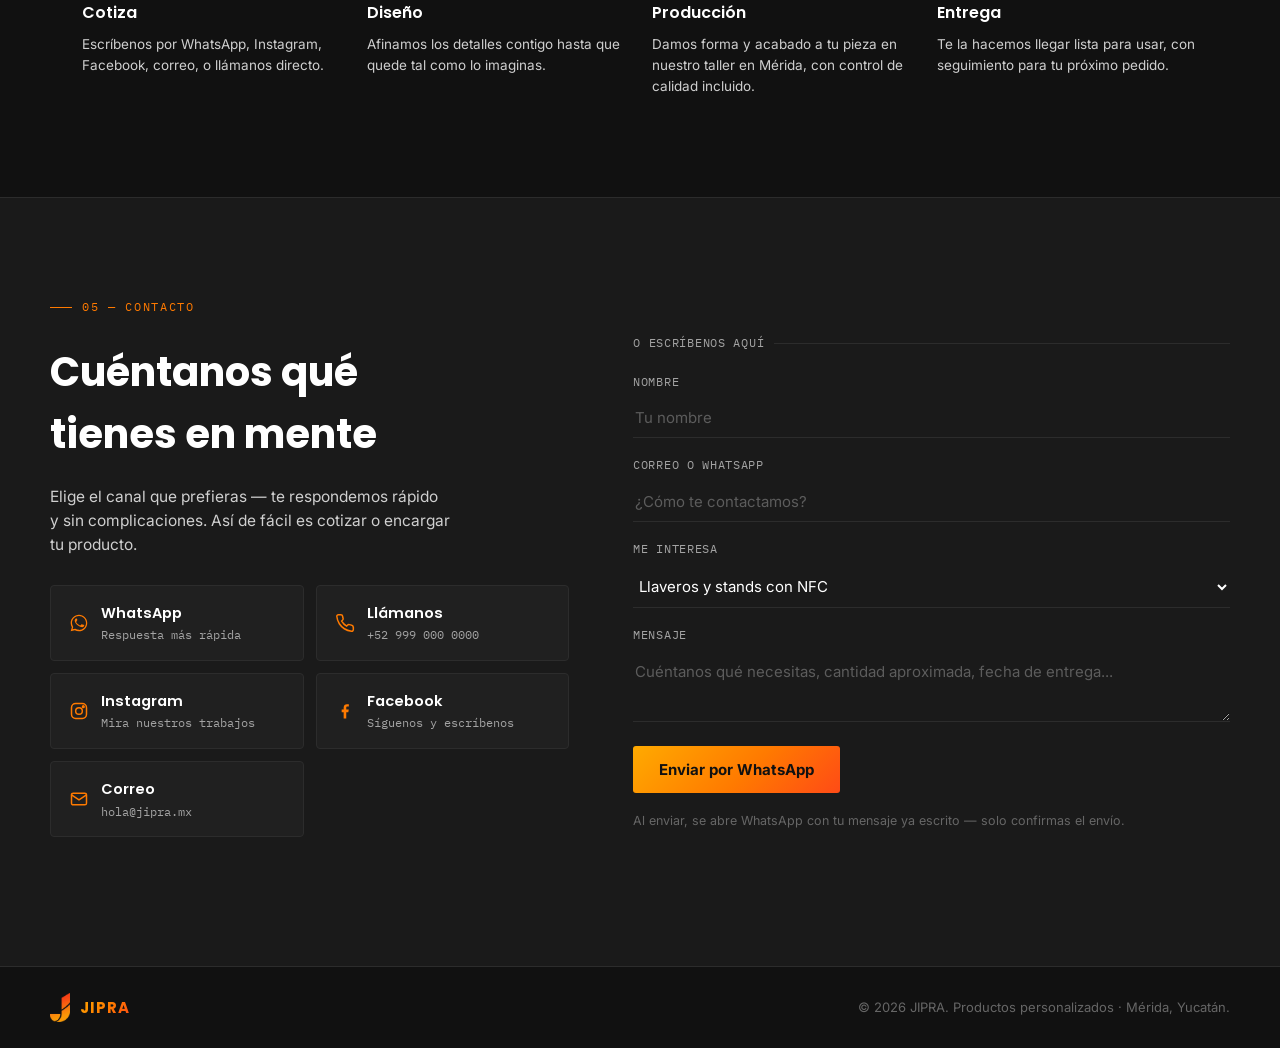
==== commit 67fa8e8a: "Se añade estructura multipagina" ====
--- a/index.html
+++ b/index.html
@@ -14,12 +14,12 @@
 
 <header>
   <div class="wrap nav">
-    <div class="brand"><img src="jipra_mark.png" alt="JIPRA"><span>JIPRA</span></div>
+    <div class="brand"><a href="index.html" style="display:flex;align-items:center;gap:10px;text-decoration:none;color:inherit;"><img src="jipra_mark.png" alt="JIPRA"><span>JIPRA</span></a></div>
     <nav class="links">
       <a href="#nosotros">Nosotros</a>
       <a href="#soluciones">Soluciones</a>
       <a href="#industrias">Industrias</a>
-      <a href="#catalogo">Catálogo</a>
+      <a href="catalogo.html">Catálogo</a>
       <a href="#contacto">Contacto</a>
     </nav>
     <a href="#contacto" class="nav-cta">Cotizar</a>
@@ -33,7 +33,7 @@
     <h1>Le damos forma a tu idea y la convertimos en un <span class="grad-text">producto real</span>.</h1>
     <p class="hero-sub">En JIPRA diseñamos y creamos piezas personalizadas para tu negocio, tu evento o tu proyecto. Tú nos cuentas qué necesitas, nosotros nos encargamos del resto — desde la primera idea hasta que la tienes en tus manos.</p>
     <div class="hero-actions">
-      <a href="#catalogo" class="btn btn-primary">Ver catálogo</a>
+      <a href="catalogo.html" class="btn btn-primary">Ver catálogo</a>
       <a href="#contacto" class="btn btn-ghost">Cotizar ahora</a>
     </div>
   </div>
@@ -156,122 +156,11 @@
   </div>
 </section>
 
-<section class="section" id="catalogo" style="padding-top:0;">
-  <div class="wrap">
-    <div class="section-head">
-      <div>
-        <div class="section-num">04 — Catálogo</div>
-        <h2>Ejemplos de lo que podemos hacer</h2>
-      </div>
-      <p>Cada pieza se ajusta a tu diseño, colores y cantidad — esto es solo un punto de partida.</p>
-    </div>
-
-    <div class="catalog-group">
-      <div class="catalog-group-head">
-        <span class="line-code">JIPRA · A</span>
-        <h3>Llaveros y stands con NFC</h3>
-      </div>
-      <div class="catalog-grid">
-        <div class="product-card">
-          <div class="product-thumb">JIPRA</div>
-          <div class="product-body">
-            <h4>Llavero personalizado</h4>
-            <p>Con tu logo, tus colores y la forma que imagines.</p>
-            <button class="btn-quote" data-product="Llavero personalizado">Cotizar</button>
-          </div>
-        </div>
-        <div class="product-card">
-          <div class="product-thumb">JIPRA</div>
-          <div class="product-body">
-            <h4>Stand de reseñas NFC</h4>
-            <p>Tus clientes dejan una reseña con solo acercar su celular.</p>
-            <button class="btn-quote" data-product="Stand de reseñas NFC">Cotizar</button>
-          </div>
-        </div>
-        <div class="product-card">
-          <div class="product-thumb">JIPRA</div>
-          <div class="product-body">
-            <h4>Tarjeta de presentación NFC</h4>
-            <p>Comparte tu contacto y redes con un solo toque.</p>
-            <button class="btn-quote" data-product="Tarjeta de presentación NFC">Cotizar</button>
-          </div>
-        </div>
-      </div>
-    </div>
-
-    <div class="catalog-group">
-      <div class="catalog-group-head">
-        <span class="line-code">JIPRA · B</span>
-        <h3>Maquetas y modelos a escala</h3>
-      </div>
-      <div class="catalog-grid">
-        <div class="product-card">
-          <div class="product-thumb">JIPRA</div>
-          <div class="product-body">
-            <h4>Maqueta residencial</h4>
-            <p>Ideal para mostrar un desarrollo antes de construirlo.</p>
-            <button class="btn-quote" data-product="Maqueta residencial">Cotizar</button>
-          </div>
-        </div>
-        <div class="product-card">
-          <div class="product-thumb">JIPRA</div>
-          <div class="product-body">
-            <h4>Maqueta de fraccionamiento</h4>
-            <p>Visualiza la distribución completa de un proyecto.</p>
-            <button class="btn-quote" data-product="Maqueta de fraccionamiento">Cotizar</button>
-          </div>
-        </div>
-        <div class="product-card">
-          <div class="product-thumb">JIPRA</div>
-          <div class="product-body">
-            <h4>Modelo industrial</h4>
-            <p>Para presentar maquinaria, equipos o instalaciones.</p>
-            <button class="btn-quote" data-product="Modelo industrial">Cotizar</button>
-          </div>
-        </div>
-      </div>
-    </div>
-
-    <div class="catalog-group">
-      <div class="catalog-group-head">
-        <span class="line-code">JIPRA · C</span>
-        <h3>Trofeos y recuerdos</h3>
-      </div>
-      <div class="catalog-grid">
-        <div class="product-card">
-          <div class="product-thumb">JIPRA</div>
-          <div class="product-body">
-            <h4>Trofeo personalizado</h4>
-            <p>Para tu carrera, torneo o evento.</p>
-            <button class="btn-quote" data-product="Trofeo personalizado">Cotizar</button>
-          </div>
-        </div>
-        <div class="product-card">
-          <div class="product-thumb">JIPRA</div>
-          <div class="product-body">
-            <h4>Medallero</h4>
-            <p>Con el diseño y los colores de tu evento.</p>
-            <button class="btn-quote" data-product="Medallero">Cotizar</button>
-          </div>
-        </div>
-        <div class="product-card">
-          <div class="product-thumb">JIPRA</div>
-          <div class="product-body">
-            <h4>Placa conmemorativa</h4>
-            <p>Con nombres, fechas y detalles grabados.</p>
-            <button class="btn-quote" data-product="Placa conmemorativa">Cotizar</button>
-          </div>
-        </div>
-      </div>
-    </div>
-  </div>
-</section>
-
 <section class="section" style="padding-top:0;">
   <div class="wrap">
     <div class="section-head">
       <div>
-        <div class="section-num">05 — Cómo funciona</div>
+        <div class="section-num">04 — Cómo funciona</div>
         <h2>De tu idea a tus manos, en 4 pasos</h2>
       </div>
     </div>
@@ -304,7 +193,7 @@
   <div class="wrap section">
     <div class="contact-grid">
       <div class="contact-copy">
-        <div class="eyebrow">06 — Contacto</div>
+        <div class="eyebrow">05 — Contacto</div>
         <h2>Cuéntanos qué tienes en mente</h2>
         <p>Elige el canal que prefieras — te respondemos rápido y sin complicaciones. Así de fácil es cotizar o encargar tu producto.</p>
 
